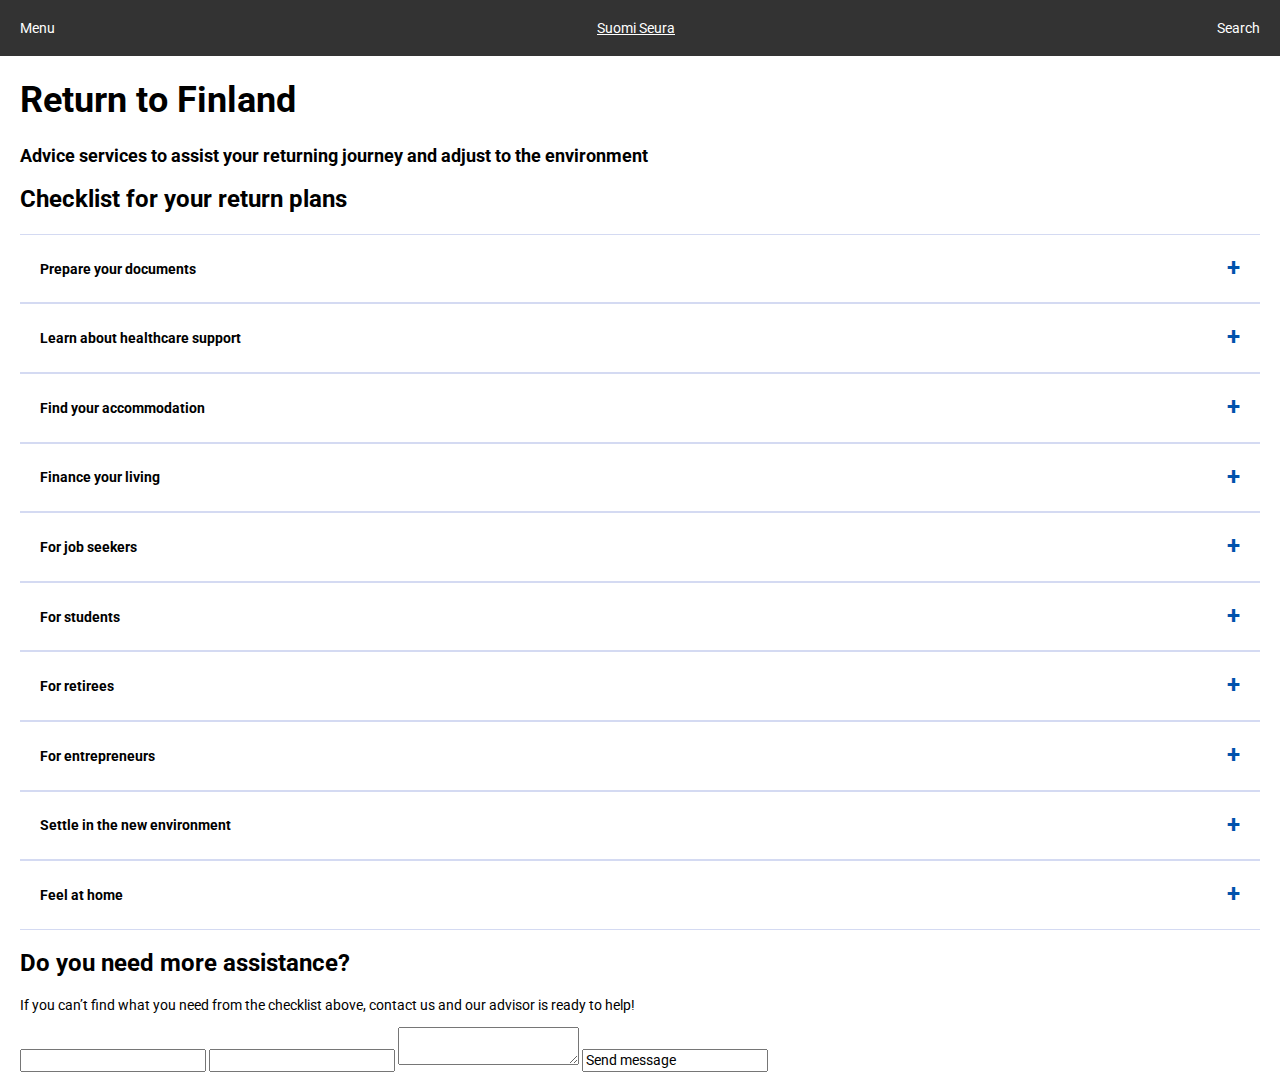
==== return-to-finland.html @ 34791276 "home page; return page; initial css + js" ====
<!DOCTYPE html>
<html lang="en">
    <head>
        <meta charset="UTF-8">
        <meta name="viewport" content="width=device-width, initial-scale=1.0">
        <link rel="stylesheet" href="css/normalize.css">
        <link rel="stylesheet" href="css/style.css">
        <title>Suomi Seura - Return to Finland</title>
    </head>
    <body onload="manageAccordions();">
        <nav class="topnav">
            <a aria-label="more" class="topnav-icon">Menu</a>
            <a class="topnav-logo" href="index.html">Suomi Seura</a>
            <a class="topnav-icon">Search</a>
        </nav>
        <div class="content">
            <div class="content-section">
                <h1>Return to Finland</h1>
                <h3>Advice services to assist your returning journey and adjust 
                    to the environment</h3>
            </div>
            <div class="content-section">
                <h2>Checklist for your return plans</h2>
                <div class="accordion">
                    <button class="accordion-tab">Prepare your documents</button>
                    <div class="accordion-panel">
                        <p class="highlight">
                            When moving to a new contry there are a lot of 
                            documens that need to be accounted for. Here 
                            you can find a checklist for document preparation.
                        </p>
                        <p class="highlight">
                            Prior to moving:
                            <ul>
                                <li>
                                    <span class="highlight">Address:</span> Report your address in Finland to the tax 
                                    office of your country of residence.
                                </li>
                                <li>
                                    <span class="highlight">Health insurance:</span> Ask your health insurance fund for 
                                    an E121 / S1 medical certificate if you move from an EU / EEA country or Switzerland. 
                                    The form is not required for people moving from Nordic countries. 
                                </li>
                                <li>
                                    <span class="highlight">Move notification:</span> Make the required move notifications 
                                    in your country of residence.
                                </li>
                                <li>
                                    <span class="highlight">Postal services:</span> Make the desired address changes and, 
                                    after your change, a contract to convert any future mail.
                                </li>
                                <li>
                                    <span class="highlight">For non-EU/EEA citizens:</span>  If you are not a Finnish citizen 
                                    and live outside the Nordic and EU / EEA countries, apply for a residence permit well 
                                    in advance of your planned move.
                                </li>
                            </ul>
                        </p>
                        <p class="highlight">
                            After arrival:
                            <ul>
                                <li>
                                    <span class="highlight">Register population data:</span> Report a move to the Digital and 
                                    Population Information Agency (DVV).
                                </li>
                                <li>
                                    <span class="highlight">Kela (social insurance):</span> Fill in forms SV157 and Y77 at 
                                    Kela's office or online transaction service to obtain the health insurance card, reel 
                                    card. Remember to attach the S1 form if you are moving from an EU / EEA country or Switzerland. 
                                </li>
                                <li>
                                    <span class="highlight">Tax:</span> Visit the tax office to calculate your withholding tax rate.
                                </li>
                            </ul>
                        </p>
                        <p class="highlight">
                            For official information, please visit:
                            <ul>
                                <li><a class="link" href="#">DVV from or to Finland</a></li>
                                <li><a class="link" href="#">Kela card form</a></li>
                                <li><a class="link" href="#">Information about Kela eligability</a></li>
                            </ul>
                        </p>
                    </div>
                    <button class="accordion-tab">Learn about healthcare support</button>
                    <div class="accordion-panel">
                        <p class="highlight">
                            Healthcare is offered by municipalities, both privately and publicly. 
                        </p>
                        <p>
                            If you are entitled to Finnish healthcare, you can contact your local 
                            health center in your municipality of residence. 
                        </p>
                        <p>
                            If you are not entitled to Finnish healthcare, 
                            you may visit a private clinic.
                        </p>
                        <p class="highlight">
                            For additional information, please visit:
                            <ul>
                                <li><a class="link" href="#">Local health centers</a></li>
                                <li><a class="link" href="#">Local private clinics</a></li>
                            </ul>
                        </p>
                    </div>
                    <button class="accordion-tab">Find your accommodation</button>
                    <div class="accordion-panel">
                        <p class="highlight">
                            Finding a suitable home can be a challenging task. We recommend 
                            you to start looking for accommodation before moving to Finland.
                        </p>
                        <p>
                            Note that the prices may vary, depending on where in Finland you 
                            are, with bigger cities being more expensive. For price references, 
                            please visit: <a href="#" class="link">Appartment price index</a>
                        </p>
                        <p>
                            <span class="highlight">
                                Here we conclude official information sources for you to rent 
                                or buy a property:
                            </span>
                            <ul>
                                <li><a class="link" href="#">Housing Info Finland</a></li>
                                <li><a class="link" href="#">Right of residence</a></li>
                                <li><a class="link" href="#">Kela housing benefit eligibility</a></li>
                                <li><a class="link" href="#">Rental appartments</a></li>
                                <li><a class="link" href="#">Housing market</a></li>
                            </ul>
                        </p>
                    </div>
                    <button class="accordion-tab">Finance your living</button>
                    <div class="accordion-panel">
                        <p class="highlight">
                            In many cases, secure means of support are a requirement for 
                            getting a residence permit. “Secure means of support” means 
                            that you have sufficient funds to live in Finland.
                        </p>
                        <p>
                            If you are moving for work, you must prove your income is 
                            enough to support your stay in the country.
                        </p>
                        <p>
                            If you move with a family member, you must prove that you 
                            have the means to support your living without a job.
                        </p>
                        <p class="highlight">
                            Open a bank account
                        </p>
                        <p>
                            A Finnish bank account will also be needed when it comes 
                            to everyday life.
                        </p>
                        <ul>
                            <li><a href="#" class="link">Bank account</a></li>
                        </ul>
                        <p>
                            If you are employed or an entrepreneur, you have to apply 
                            for a tax card.
                        </p>
                        <p>
                            If you are a Finnish citizen, you are also eligible for 
                            Kela financial benefits.
                        </p>
                        <p>
                            <span class="highlight">For additional information please visit:</span>
                            <ul>
                                <li><a href="#" class="link">Cost of living</a></li>
                                <li><a href="#" class="link">Tax card</a></li>
                                <li><a href="#" class="link">Kela benefits for families</a></li>
                            </ul>
                        </p>
                    </div>
                    <button class="accordion-tab">For job seekers</button>
                    <div class="accordion-panel">
                        <p class="highlight">
                            International work experience is valuable. Suomi-Seura aims to 
                            elevate the appreciation of expatriate professionals, help 
                            match them with suitable opportunities, and further develope 
                            their career in Finland.
                        </p>
                        <p>
                            Suomi-Seura support returning expatriates with services including 
                            career coaching, network opportunites, and counselling. Here are 
                            some services to help you achieve a smooth transition in 
                            your working life!
                        </p>
                        <p class="highlight">
                            1. Prepare yourself with tips from career coaching
                        </p>
                        <p>
                            If you have been working outside of Finland for many years, 
                            it is normal to feel unsure about how to write a resume and 
                            a cover letter, where to look for a job, or what salary you 
                            can ask for in a selection process.
                        </p>
                        <p>
                            Suomi Seura partners with experienced career consultant to 
                            help you set a clear and achievable professional goal, with 
                            an attractive resume and a visible personal brand on LinkedIn 
                            to achieve it.
                        </p>
                        <p>
                            <span class="highlight">The job orientation service for the return 
                                has a cost of € 200 plus VAT. </span>
                                After receiving your request, we will organize a free 15-minute 
                                contact call in which to get to know each other and discuss how 
                                the career consultant can help you. The payment of the service 
                                will be made after this call in case you wish to contract it.
                        </p>
                        <a href="" class="button _secondary">Request for career coaching</a>
                        <p class="highlight">
                            2. Join career events to explore more opportunites
                        </p>
                        <p>
                            Worried about limited chances to find job openings?
                        </p>
                        <p>
                            Suomi Seura now organise online career fairs for various industries 
                            collaborating with Finnish companies that welcome expertise with 
                            international backgrounds.
                        </p>
                        <p>
                            You can find the upcoming career events on our LinkedIn page:
                            <ul>
                                <li><a href="#" class="link">Suomi-seura LinkedIn</a></li>
                            </ul>
                        </p>
                        <p>
                            You can also keep up with our events schedule by subscribing 
                            Suomi Seura’s news letter:
                        </p>
                        <a href="" class="button _secondary">Subscribe our news letter</a>
                        <p class="highlight">
                            3. Adapt to the workplace culture
                        </p>
                        <p>
                            To better adjust to Finnish workplace culture, you can also seek 
                            for peer support and professional psychological assistance from here:
                            <ul>
                                <li><a href="#" class="link">Mentorship program</a></li>
                                <li><a href="#" class="link">Counselling services</a></li>
                            </ul>
                        </p>
                        <p class="highlight">
                            Other resources:
                        </p>
                        <p>
                            For public employment and business services, please visit: 
                            <ul>
                                <li><a href="#" class="link">TE-palvelut</a></li>
                            </ul>
                        </p>
                    </div>
                    <button class="accordion-tab">For students</button>
                    <div class="accordion-panel">
                        <p>(Content under development)</p>
                    </div>
                    <button class="accordion-tab">For retirees</button>
                    <div class="accordion-panel">
                        <p>(Content under development)</p>
                    </div>
                    <button class="accordion-tab">For entrepreneurs</button>
                    <div class="accordion-panel">
                        <p>(Content under development)</p>
                    </div>
                    <button class="accordion-tab">Settle in the new environment</button>
                    <div class="accordion-panel">
                        <p class="highlight">
                            The logistics of moving possessions from one contry to another 
                            might be a challange, as well as making sure pets and cars get 
                            safely across the border.
                        </p>
                        <p>
                            If you do not speak Finnish, or you are moving with a partner 
                            or family who lack Finnish proficiency, it is recommended to 
                            familiarize oneself with the language.
                        </p>
                        <p>
                            This is also a good time to set up telecomunications in your new home.
                        </p>
                        <p>
                            <span class="highlight">
                                For additional information, please visit:
                            </span>
                            <ul>
                                <li><a href="#" class="link">Transporting services</a></li>
                                <li><a href="#" class="link">Moving to Finland with a pet</a></li>
                                <li><a href="#" class="link">Moving to Finland with a car</a></li>
                                <li><a href="#" class="link">Finnish language courses</a></li>
                                <li><a href="#" class="link">Telecommunication</a></li>
                            </ul>
                        </p>
                    </div>
                    <button class="accordion-tab">Feel at home</button>
                    <div class="accordion-panel">
                        <p class="highlight">
                            The final step of moving is to feel at home in your new house 
                            and your new community. If you moved with children it is also 
                            important to note how they are adapting to the move and make 
                            sure that their well being is taken care of.
                        </p>
                        <p>
                            <span class="highlight">
                                For additional information, please visit:
                            </span>
                            <ul>
                                <li><a href="#" class="link">Suomi-seura councelling service</a></li>
                                <li><a href="#" class="link">Familiarize yourself with your commuinity</a></li>
                                <li><a href="#" class="link">Emotionall support</a></li>
                                <li><a href="#" class="link">Family councelling</a></li>
                                <li><a href="#" class="link">Suomi-seura expatriate facebook group</a></li>
                            </ul>
                        </p>
                    </div>
                </div>
            </div>
            <div class="">
                <h2>Do you need more assistance?</h2>
                <p>
                    If you can’t find what you need from the checklist above, 
                    contact us and our advisor is ready to help!
                </p>
                <form>
                    <label for=""></label>
                    <input type="" id="" name="" placeholder="">

                    <label for=""></label>
                    <input type="" id="" name="" placeholder="">

                    <label for=""></label>
                    <textarea id="" name="" placeholder="">

                    </textarea>
                    <input type="" value="Send message">
                </form>
            </div>
        </div>
        <script src="js/script.js"></script>
    </body>
</html>
---- css/style.css ----
@import url('https://fonts.googleapis.com/css2?family=Roboto:ital,wght@0,400;0,700;0,900;1,400;1,700;1,900&display=swap');

/* Variables */
:root {
    /* Font Family */
    --global--font-primary: 'Roboto', sans-serif;

    /* Font Size */
    --global--font-size-h1: 3.6rem;
    --global--font-size-h2: 2.4rem;
    --global--font-size-h3: 1.8rem;
    --global--font-size-p: 1.4rem;
    --global--letter-spacing: normal;

    /* Font Weight */
    --global--font-weight-regular: 400;
    --global--font-weight-emphasis: 700;
    
    /* Line Height */
	--global--line-height-body: 1.7;
	--global--line-height-heading: 1.3;
    --global--line-height-page-title: 1.1;
    
    /* Spacing & Sizing */
    --global--spacing-primary: 2rem;
    --global--spacing-secondary: 1rem;
    --global--sizing-icon: 2.4rem;

    /* Colors */
    --global--color-primary--600: #0053AD;
    --global--color-primary--500: #628CCC;
    --global--color-primary--400: #D4DAF2;
    --global--color-secondary--600: #219653;
    --global--color-secondary--500: #27AE60;
    --global--color-secondary--400: #6FCF97;
    --global--color-ink--600: #333333;
    --global--color-ink--500: #4F4F4F;
    --global--color-ink--400: #828282;
    --global--color-ink--300: #BDBDBD;
    --global--color-ink--200: #E0E0E0;
    --global--color-ink--100: #F2F2F2;
    --global--color-on-dark: #FFFFFF;
}

/* Container */

html { font-size: 10px; }
body {
    font-size: var(--global--font-size-p);
    font-family: var(--global--font-primary);
    font-weight: var(--global--font-weight-regular);
}
.content {
    margin: var(--global--spacing-primary);
}

/* Typography */
h1, .h1 {
    font-size: var(--global--font-size-h1);
    font-weight: var(--global--font-weight-emphasis);
}

h2, .h2 {
    font-size: var(--global--font-size-h2);
    font-weight: var(--global--font-weight-emphasis);
}
h3, .h3 {
    font-size: var(--global--font-size-h3);
    font-weight: var(--global--font-weight-emphasis);
}
.highlight {
    font-weight: var(--global--font-weight-emphasis);
}
.link {
    color: var(--global--color-primary--600);
    text-decoration: underline;
}

/* Button */
.button {
    display: inline-block;
    color: var(--global--color-on-dark);
    text-decoration: none;
}
.button._primary {
    padding: var(--global--spacing-primary);
    background: var(--global--color-primary--600);
    border-radius: var(--global--spacing-primary);
}
.button._secondary {
    padding: var(--global--spacing-secondary) var(--global--spacing-primary);
    background: var(--global--color-ink--600);
    border-radius: var(--global--spacing-primary);
}

/* Top Navigation */
.topnav {
    background: var(--global--color-ink--600);
    color: var(--global--color-white);
    display: flex;
    justify-content: space-between;
    padding: var(--global--spacing-primary);
    position: sticky;
    top: 0;
}
.topnav a {
    color: var(--global--color-on-dark);
}

/* List */
.content-list {
    list-style: none;
    padding-inline-start: 0;
}
.service-link {
    margin-bottom: var(--global--spacing-primary);
}
.service-link a{
    display: flex;
    text-decoration: none;
    color: var(--global--color-ink--600);
    font-weight: var(--global--font-weight-emphasis);
    padding: var(--global--spacing-primary);
    background: var(--global--color-primary--400);
}

/* Accordion */
.accordion {
    overflow: hidden;
    display: flex;
    flex-direction: column;
}
button.accordion-tab {
    background: transparent;
    display: flex;
    justify-content: space-between;
    align-items: center;
    padding: var(--global--spacing-primary);
    cursor: pointer;
    margin-bottom: 0;
    border: 1px var(--global--color-primary--400);
    border-style: solid none;
    font-weight: var(--global--font-weight-emphasis);
}
div.accordion-panel{
    max-height: 0;
    overflow: hidden;
    transition: max-height 0.3s ease-out;
    padding: 0 var(--global--spacing-primary);
    background: var(--global--color-ink--100);
    border-left: 3px solid var(--global--color-primary--600);
}
/* Tab not active, plus icon */
button.accordion-tab:after {
    content: '\002B';
    color: var(--global--color-primary--600);
    font-weight: var(--global--font-weight-emphasis);
    font-size: var(--global--sizing-icon);
}
/* Tab active, minus icon */
button.accordion-tab.active:after {
    content: "\2212";
}
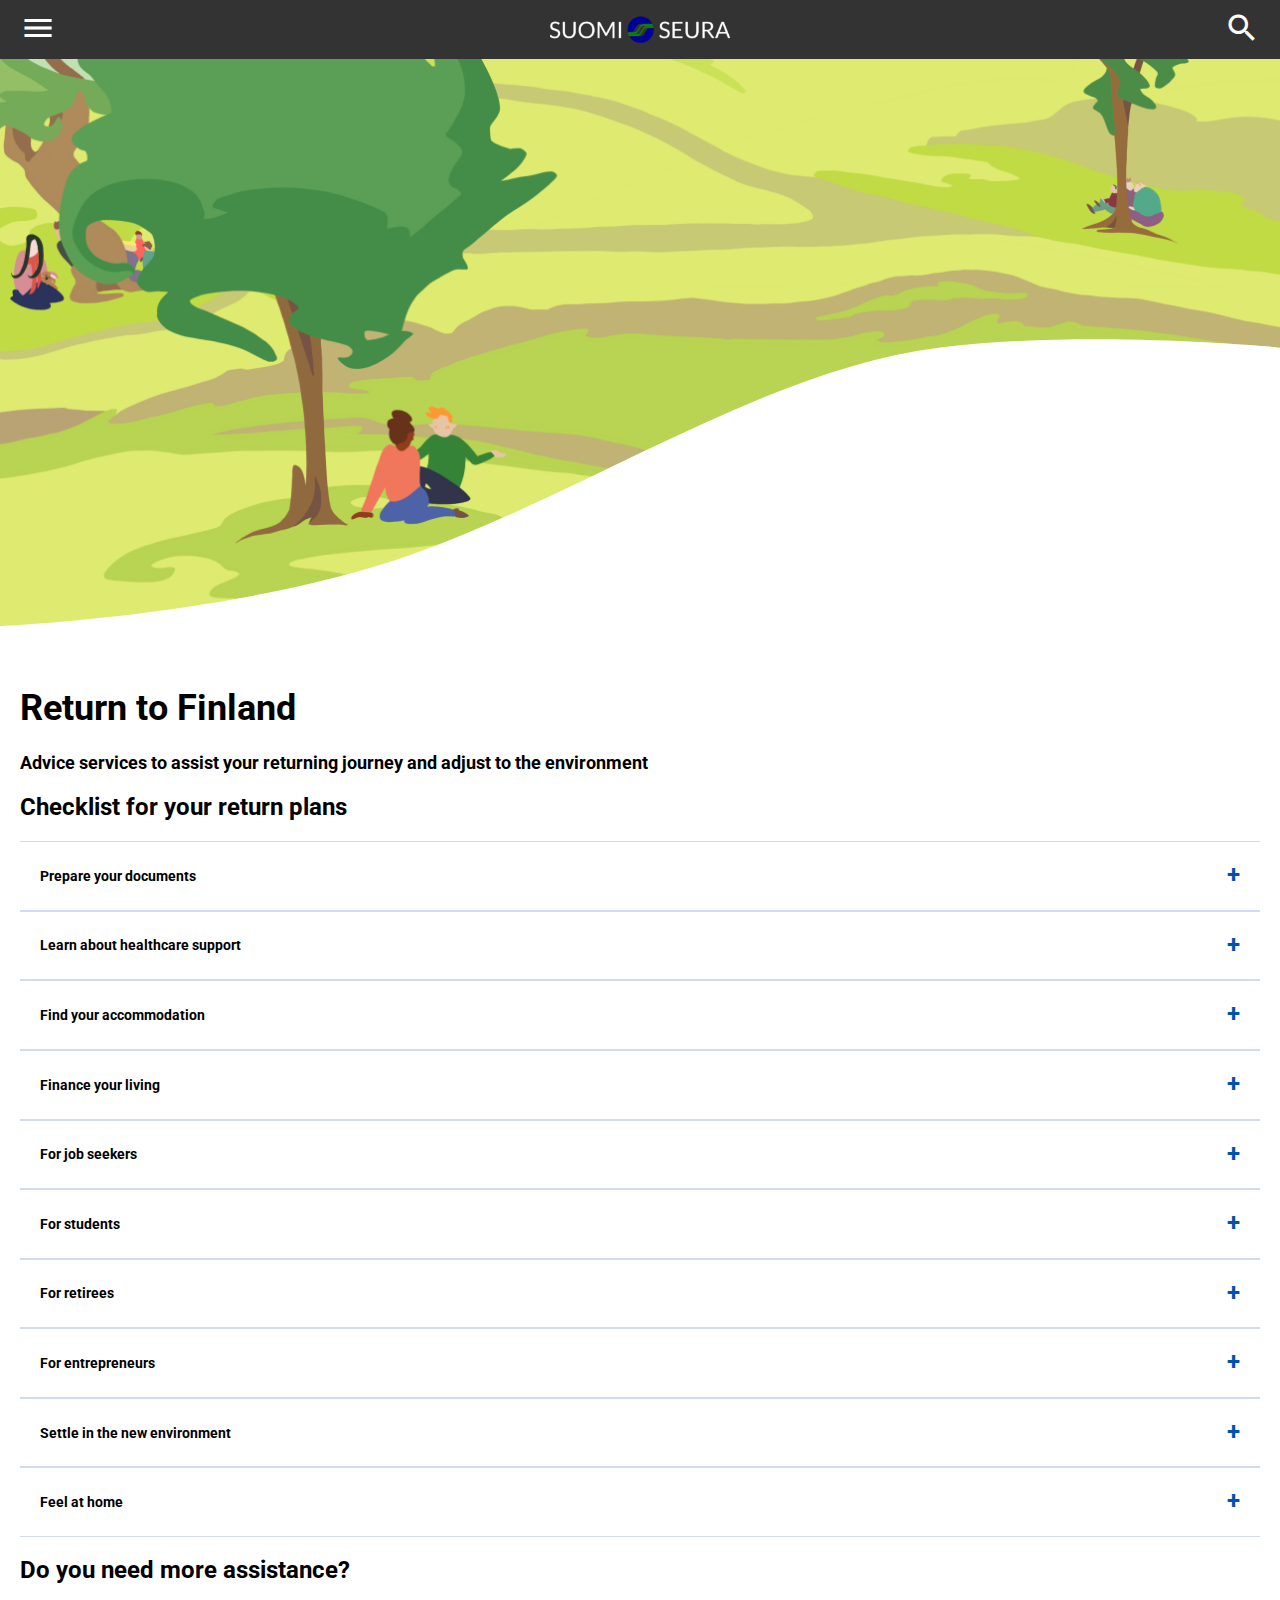
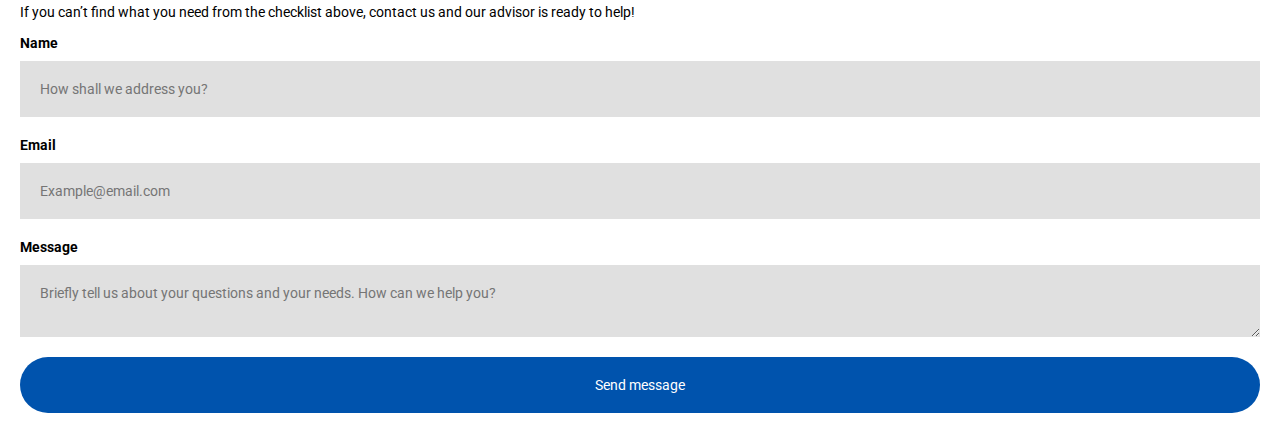
==== commit 4520536f: "icons and contact form updated" ====
--- a/return-to-finland.html
+++ b/return-to-finland.html
@@ -5,14 +5,26 @@
         <meta name="viewport" content="width=device-width, initial-scale=1.0">
         <link rel="stylesheet" href="css/normalize.css">
         <link rel="stylesheet" href="css/style.css">
+        <link href="https://fonts.googleapis.com/icon?family=Material+Icons"
+      rel="stylesheet">
         <title>Suomi Seura - Return to Finland</title>
     </head>
     <body onload="manageAccordions();">
         <nav class="topnav">
-            <a aria-label="more" class="topnav-icon">Menu</a>
-            <a class="topnav-logo" href="index.html">Suomi Seura</a>
-            <a class="topnav-icon">Search</a>
+            <a aria-label="more" class="topnav-icon">
+                <span class="material-icons">menu</span>
+            </a>
+            <a class="topnav-logo" href="index.html"></a>
+            <a class="topnav-icon">
+                <span class="material-icons">search</span>
+            </a>
         </nav>
+        <header class="header">
+            <img src="img/illustration.png" alt="People sitting on grass" >
+            <svg id="wave" viewBox="0 0 375 95" fill="none" xmlns="http://www.w3.org/2000/svg">
+                <path d="M121 63C70.8439 80.9805 0 84.0905 0 84.0905V95.0001H375V2.50007C375 2.50007 319.51 -2.93863 275.5 2.50053C224.6 8.79117 174 44 121 63Z" fill="white"/>
+            </svg>
+        </header>
         <div class="content">
             <div class="content-section">
                 <h1>Return to Finland</h1>
@@ -314,24 +326,22 @@
                     </div>
                 </div>
             </div>
-            <div class="">
+            <div class="content-section">
                 <h2>Do you need more assistance?</h2>
                 <p>
                     If you can’t find what you need from the checklist above, 
                     contact us and our advisor is ready to help!
                 </p>
-                <form>
-                    <label for=""></label>
-                    <input type="" id="" name="" placeholder="">
+                <form class="contact-form">
+                    <label for="name" class="highlight">Name</label>
+                    <input type="text" id="name" name="name" placeholder="How shall we address you?" required>
 
-                    <label for=""></label>
-                    <input type="" id="" name="" placeholder="">
+                    <label for="email" class="highlight">Email</label>
+                    <input type="email" id="email" name="email" placeholder="Example@email.com" required>
 
-                    <label for=""></label>
-                    <textarea id="" name="" placeholder="">
-
-                    </textarea>
-                    <input type="" value="Send message">
+                    <label for="message" class="highlight">Message</label>
+                    <textarea id="message" name="message" placeholder="Briefly tell us about your questions and your needs. How can we help you?"></textarea>
+                    <input class="button _primary" type="submit" value="Send message" >
                 </form>
             </div>
         </div>
--- a/css/style.css
+++ b/css/style.css
@@ -25,6 +25,7 @@
     --global--spacing-primary: 2rem;
     --global--spacing-secondary: 1rem;
     --global--sizing-icon: 2.4rem;
+    --global--border-radius: 3.6rem;
 
     /* Colors */
     --global--color-primary--600: #0053AD;
@@ -81,11 +82,12 @@
     display: inline-block;
     color: var(--global--color-on-dark);
     text-decoration: none;
+    border: none;
 }
 .button._primary {
     padding: var(--global--spacing-primary);
     background: var(--global--color-primary--600);
-    border-radius: var(--global--spacing-primary);
+    border-radius: var(--global--border-radius);
 }
 .button._secondary {
     padding: var(--global--spacing-secondary) var(--global--spacing-primary);
@@ -99,12 +101,42 @@
     color: var(--global--color-white);
     display: flex;
     justify-content: space-between;
-    padding: var(--global--spacing-primary);
+    padding: var(--global--spacing-secondary) var(--global--spacing-primary);
     position: sticky;
     top: 0;
+    z-index: 1000;
+    align-items: center;
 }
 .topnav a {
     color: var(--global--color-on-dark);
+}
+
+.topnav-icon .material-icons {
+    font-size: 3.6rem;
+}
+
+.topnav-logo {
+    background: url("../img/logo.png") no-repeat center;
+    width: 180px;
+    height: 30px;
+    background-size: cover;
+}
+
+/* Header Area */
+.header {
+    background-size: cover;
+    width: 100%;
+    max-width: 100%;
+    position: relative;
+}
+.header>img {
+    width: 100%;
+}
+#wave {
+    position: absolute;
+    bottom: 0;
+    left: 0;
+    right: 0;
 }
 
 /* List */
@@ -122,6 +154,12 @@
     font-weight: var(--global--font-weight-emphasis);
     padding: var(--global--spacing-primary);
     background: var(--global--color-primary--400);
+    justify-content: space-between;
+    align-items: center;
+}
+.service-link a::after{
+    content:"\203A";
+    font-size: 3.6rem;
 }
 
 /* Accordion */
@@ -160,4 +198,22 @@
 /* Tab active, minus icon */
 button.accordion-tab.active:after {
     content: "\2212";
+}
+
+/* Contact */
+.contact-form {
+    display: flex;
+    flex-direction: column;
+}
+.contact-form label {
+    margin-bottom: var(--global--spacing-secondary);
+}
+.contact-form input[type=text], 
+.contact-form input[type=email], 
+.contact-form textarea {
+    box-sizing: border-box;
+    background: var(--global--color-ink--200);
+    padding: var(--global--spacing-primary);
+    border: none;
+    margin-bottom: var(--global--spacing-primary);
 }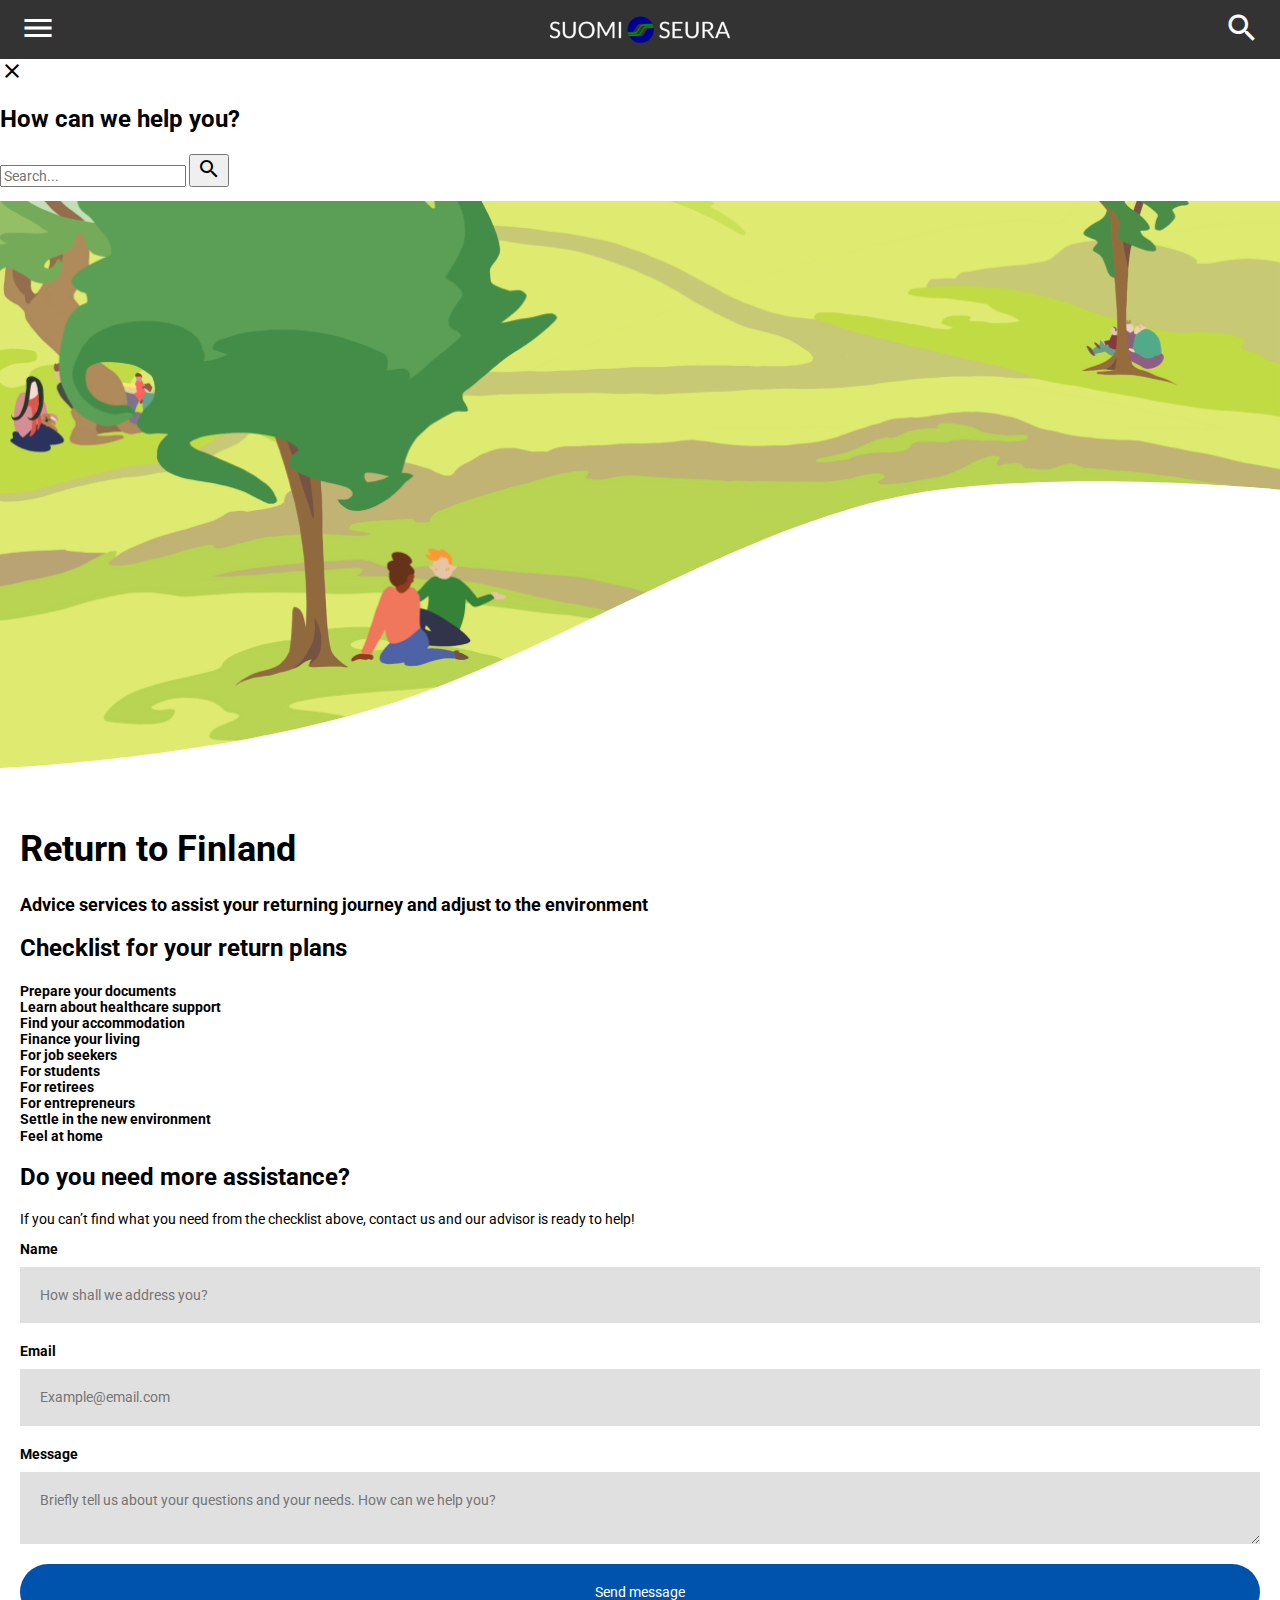
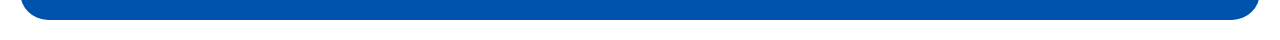
==== commit d76a7789: "search on the home page" ====
--- a/return-to-finland.html
+++ b/return-to-finland.html
@@ -15,10 +15,25 @@
                 <span class="material-icons">menu</span>
             </a>
             <a class="topnav-logo" href="index.html"></a>
-            <a class="topnav-icon">
+            <a class="topnav-icon" onclick="openSearch();">
                 <span class="material-icons">search</span>
             </a>
         </nav>
+        <div id="overlay-search" class="overlay">
+            <a aria-label="close-search" class="overlay-icon _close">
+                <span class="material-icons" onclick="closeSearch();" title="Close Overlay">close</span>
+            </a>
+            <div class="overlay-content">
+                <h2>How can we help you?</h2>
+              <form class="search-form">
+                <input type="text" placeholder="Search..." name="search">
+                <button type="button" class="search-button" onclick="displayResults();">
+                    <span class="material-icons">search</span>
+                </button>
+              </form>
+              <ul id="search-results" class="search-list"></ul>
+            </div>
+        </div>
         <header class="header">
             <img src="img/illustration.png" alt="People sitting on grass" >
             <svg id="wave" viewBox="0 0 375 95" fill="none" xmlns="http://www.w3.org/2000/svg">
@@ -34,7 +49,9 @@
             <div class="content-section">
                 <h2>Checklist for your return plans</h2>
                 <div class="accordion">
-                    <button class="accordion-tab">Prepare your documents</button>
+                    <a class="accordion-tab" name="documents">
+                        <span class="accordion-label highlight">Prepare your documents</span>
+                    </a>
                     <div class="accordion-panel">
                         <p class="highlight">
                             When moving to a new contry there are a lot of 
@@ -94,7 +111,9 @@
                             </ul>
                         </p>
                     </div>
-                    <button class="accordion-tab">Learn about healthcare support</button>
+                    <a class="accordion-tab" name="healthcare">
+                        <span class="accordion-label highlight">Learn about healthcare support</span>
+                    </a>
                     <div class="accordion-panel">
                         <p class="highlight">
                             Healthcare is offered by municipalities, both privately and publicly. 
@@ -115,7 +134,9 @@
                             </ul>
                         </p>
                     </div>
-                    <button class="accordion-tab">Find your accommodation</button>
+                    <a class="accordion-tab" name="accommodation">
+                        <span class="accordion-label highlight">Find your accommodation</span>
+                    </a>
                     <div class="accordion-panel">
                         <p class="highlight">
                             Finding a suitable home can be a challenging task. We recommend 
@@ -140,7 +161,9 @@
                             </ul>
                         </p>
                     </div>
-                    <button class="accordion-tab">Finance your living</button>
+                    <a class="accordion-tab" name="finance">
+                        <span class="accordion-label highlight">Finance your living</span>
+                    </a>
                     <div class="accordion-panel">
                         <p class="highlight">
                             In many cases, secure means of support are a requirement for 
@@ -182,7 +205,9 @@
                             </ul>
                         </p>
                     </div>
-                    <button class="accordion-tab">For job seekers</button>
+                    <a class="accordion-tab" name="job-seekers">
+                        <span class="accordion-label highlight">For job seekers</span>
+                    </a>
                     <div class="accordion-panel">
                         <p class="highlight">
                             International work experience is valuable. Suomi-Seura aims to 
@@ -263,19 +288,27 @@
                             </ul>
                         </p>
                     </div>
-                    <button class="accordion-tab">For students</button>
+                    <a class="accordion-tab" name="students">
+                        <span class="accordion-label highlight">For students</span>
+                    </a>
                     <div class="accordion-panel">
                         <p>(Content under development)</p>
                     </div>
-                    <button class="accordion-tab">For retirees</button>
+                    <a class="accordion-tab" name="retirees">
+                        <span class="accordion-label highlight">For retirees</span>
+                    </a>
                     <div class="accordion-panel">
                         <p>(Content under development)</p>
                     </div>
-                    <button class="accordion-tab">For entrepreneurs</button>
+                    <a class="accordion-tab" name="entrepreneurs">
+                        <span class="accordion-label highlight">For entrepreneurs</span>
+                    </a>
                     <div class="accordion-panel">
                         <p>(Content under development)</p>
                     </div>
-                    <button class="accordion-tab">Settle in the new environment</button>
+                    <a class="accordion-tab" name="settle">
+                        <span class="accordion-label highlight">Settle in the new environment</span>
+                    </a>
                     <div class="accordion-panel">
                         <p class="highlight">
                             The logistics of moving possessions from one contry to another 
@@ -303,7 +336,9 @@
                             </ul>
                         </p>
                     </div>
-                    <button class="accordion-tab">Feel at home</button>
+                    <a class="accordion-tab" name="home">
+                        <span class="accordion-label highlight">Feel at home</span>
+                    </a>
                     <div class="accordion-panel">
                         <p class="highlight">
                             The final step of moving is to feel at home in your new house 
--- a/css/style.css
+++ b/css/style.css
@@ -216,4 +216,9 @@
     padding: var(--global--spacing-primary);
     border: none;
     margin-bottom: var(--global--spacing-primary);
+}
+.contact-form input:focus,
+.contact-form textarea:focus {
+    outline: none !important;
+    border: 3px solid var(--global--color-primary--600);
 }